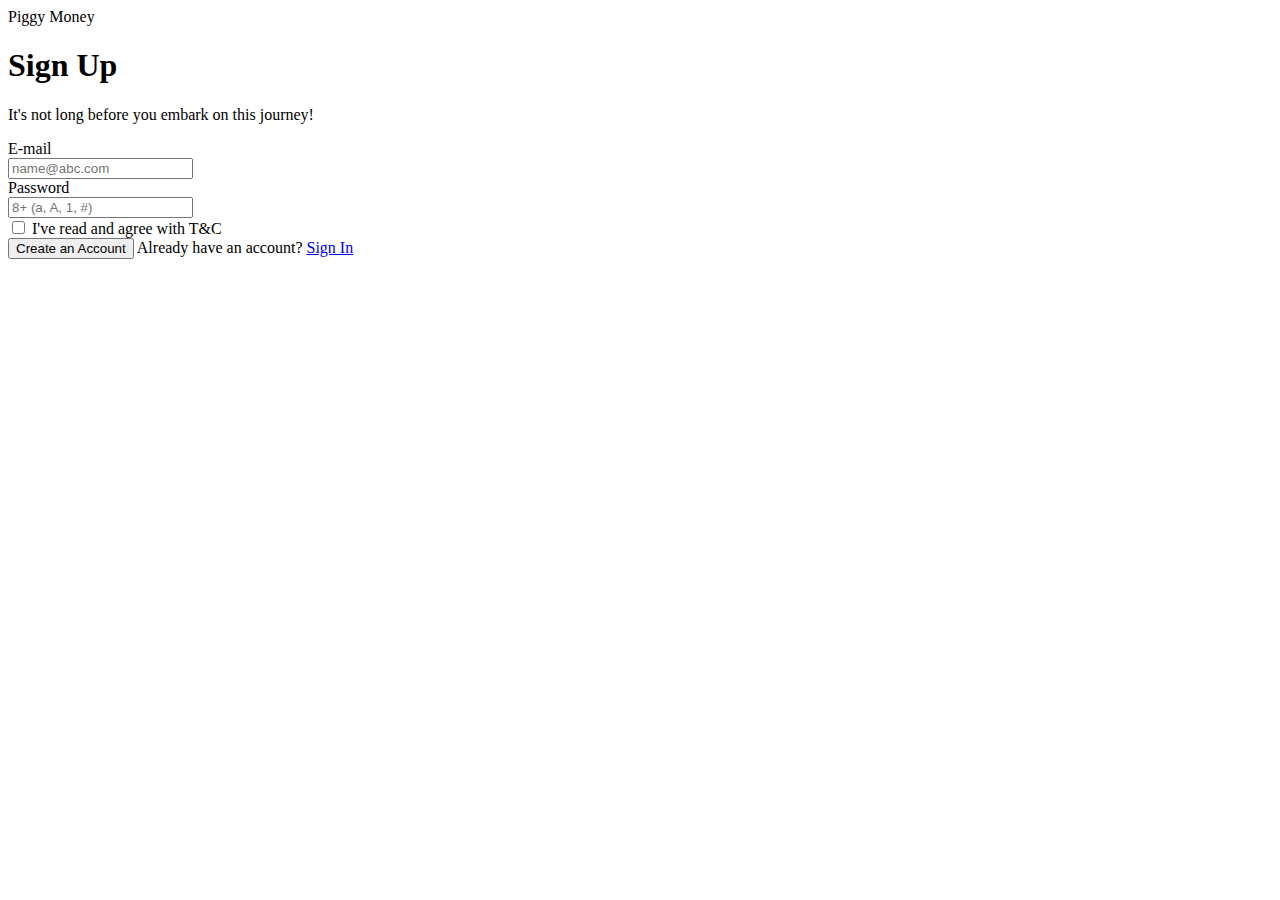
==== signin.html @ 9126329c "Add files via upload" ====
<!DOCTYPE html>
<html lang="en">

<head>
    <meta charset="UTF-8">
    <meta http-equiv="X-UA-Compatible" content="IE=edge">
    <meta name="viewport" content="width=device-width, initial-scale=1.0">

    <!-- link css  -->
    <link rel="stylesheet" href="./signin.css">

    <!-- icons  -->
    <link rel="stylesheet" href="https://use.fontawesome.com/releases/v5.15.4/css/all.css"
        integrity="sha384-DyZ88mC6Up2uqS4h/KRgHuoeGwBcD4Ng9SiP4dIRy0EXTlnuz47vAwmeGwVChigm" crossorigin="anonymous">

    <title>Login</title>
</head>

<body>
    <div class=" flex-r container">
        <div class="flex-r login-wrapper">
            <div class="login-text">
                <div class="logo">
                    <span><i class="fab fa-speakap"></i></span>
                    <span>Piggy Money</span>
                </div>
                <h1>Sign Up</h1>
                <p>It's not long before you embark on this journey! </p>

                <form class="flex-c">
                    <div class="input-box">
                        <span class="label">E-mail</span>
                        <div class=" flex-r input">
                            <input type="text" placeholder="name@abc.com">
                            <i class="fas fa-at"></i>
                        </div>
                    </div>

                    <div class="input-box">
                        <span class="label">Password</span>
                        <div class="flex-r input">
                            <input type="password" placeholder="8+ (a, A, 1, #)">
                            <i class="fas fa-lock"></i>
                        </div>
                    </div>

                    <div class="check">
                        <input type="checkbox" name="" id="">
                        <span>I've read and agree with T&C</span>
                    </div>

                    <input class="btn" type="submit" value="Create an Account">
                    <span class="extra-line">
                        <span>Already have an account?</span>
                        <a href="trial.html">Sign In</a>
                    </span>
                </form>

            </div>
        </div>
    </div>
</body>

</html>
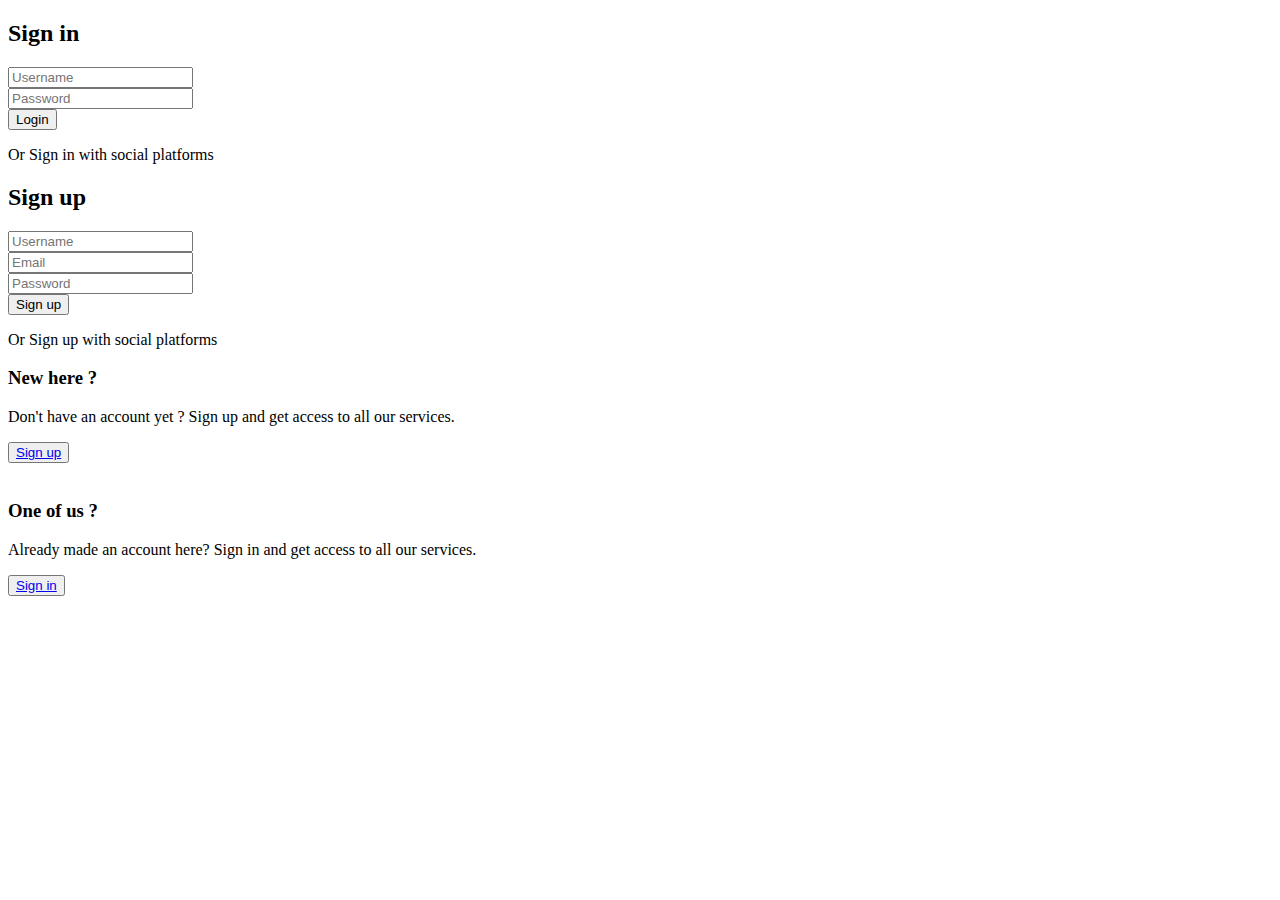
==== commit af408fb2: "Update signin.html" ====
--- a/signin.html
+++ b/signin.html
@@ -1,64 +1,108 @@
 <!DOCTYPE html>
 <html lang="en">
+  <head>
+    <meta charset="UTF-8" />
+    <meta name="viewport" content="width=device-width, initial-scale=1.0" />
+    <script
+      src="https://kit.fontawesome.com/64d58efce2.js"
+      crossorigin="anonymous"
+    ></script>
+    <link rel="stylesheet" href="style_trial.css" />
+    <title>Sign in & Sign up Form</title>
+  </head>
+  <body>
+    <div class="container">
+      <div class="forms-container">
+        <div class="signin-signup">
+          <form action="#" class="sign-in-form">
+            <h2 class="title">Sign in</h2>
+            <div class="input-field">
+              <i class="fas fa-user"></i>
+              <input type="text" placeholder="Username" />
+            </div>
+            <div class="input-field">
+              <i class="fas fa-lock"></i>
+              <input type="password" placeholder="Password" />
+            </div>
+            <input type="submit" value="Login" class="btn solid" />
+            <p class="social-text">Or Sign in with social platforms</p>
+            <div class="social-media">
+              <a href="#" class="social-icon">
+                <i class="fab fa-facebook-f"></i>
+              </a>
+              <a href="#" class="social-icon">
+                <i class="fab fa-twitter"></i>
+              </a>
+              <a href="#" class="social-icon">
+                <i class="fab fa-google"></i>
+              </a>
+              <a href="#" class="social-icon">
+                <i class="fab fa-linkedin-in"></i>
+              </a>
+            </div>
+          </form>
+          <form action="#" class="sign-up-form">
+            <h2 class="title">Sign up</h2>
+            <div class="input-field">
+              <i class="fas fa-user"></i>
+              <input type="text" placeholder="Username" />
+            </div>
+            <div class="input-field">
+              <i class="fas fa-envelope"></i>
+              <input type="email" placeholder="Email" />
+            </div>
+            <div class="input-field">
+              <i class="fas fa-lock"></i>
+              <input type="password" placeholder="Password" />
+            </div>
+            <input type="submit" class="btn" value="Sign up" />
+            <p class="social-text">Or Sign up with social platforms</p>
+            <div class="social-media">
+              <a href="#" class="social-icon">
+                <i class="fab fa-facebook-f"></i>
+              </a>
+              <a href="#" class="social-icon">
+                <i class="fab fa-twitter"></i>
+              </a>
+              <a href="#" class="social-icon">
+                <i class="fab fa-google"></i>
+              </a>
+              <a href="#" class="social-icon">
+                <i class="fab fa-linkedin-in"></i>
+              </a>
+            </div>
+          </form>
+        </div>
+      </div>
 
-<head>
-    <meta charset="UTF-8">
-    <meta http-equiv="X-UA-Compatible" content="IE=edge">
-    <meta name="viewport" content="width=device-width, initial-scale=1.0">
+      <div class="panels-container">
+        <div class="panel left-panel">
+          <div class="content">
+            <h3>New here ?</h3>
+            <p>
+               Don't have an account yet ? Sign up and get access to all our services.
+            </p>
+            <button class="btn transparent" id="sign-up-btn">
+              <a href="signin.html">Sign up</a>
+            </button>
+          </div>
+          <img src="img/log.svg" class="image" alt="" />
+        </div>
+        <div class="panel right-panel">
+          <div class="content">
+            <h3>One of us ?</h3>
+            <p>
+              Already made an account here? Sign in and get access to all our services.
+            </p>
+            <button class="btn transparent" id="sign-in-btn">
+                <a href="newtrial.html">Sign in</a>
+            </button>
+          </div>
+          <img src="img/register.svg" class="image" alt="" />
+        </div>
+      </div>
+    </div>
 
-    <!-- link css  -->
-    <link rel="stylesheet" href="./signin.css">
-
-    <!-- icons  -->
-    <link rel="stylesheet" href="https://use.fontawesome.com/releases/v5.15.4/css/all.css"
-        integrity="sha384-DyZ88mC6Up2uqS4h/KRgHuoeGwBcD4Ng9SiP4dIRy0EXTlnuz47vAwmeGwVChigm" crossorigin="anonymous">
-
-    <title>Login</title>
-</head>
-
-<body>
-    <div class=" flex-r container">
-        <div class="flex-r login-wrapper">
-            <div class="login-text">
-                <div class="logo">
-                    <span><i class="fab fa-speakap"></i></span>
-                    <span>Piggy Money</span>
-                </div>
-                <h1>Sign Up</h1>
-                <p>It's not long before you embark on this journey! </p>
-
-                <form class="flex-c">
-                    <div class="input-box">
-                        <span class="label">E-mail</span>
-                        <div class=" flex-r input">
-                            <input type="text" placeholder="name@abc.com">
-                            <i class="fas fa-at"></i>
-                        </div>
-                    </div>
-
-                    <div class="input-box">
-                        <span class="label">Password</span>
-                        <div class="flex-r input">
-                            <input type="password" placeholder="8+ (a, A, 1, #)">
-                            <i class="fas fa-lock"></i>
-                        </div>
-                    </div>
-
-                    <div class="check">
-                        <input type="checkbox" name="" id="">
-                        <span>I've read and agree with T&C</span>
-                    </div>
-
-                    <input class="btn" type="submit" value="Create an Account">
-                    <span class="extra-line">
-                        <span>Already have an account?</span>
-                        <a href="trial.html">Sign In</a>
-                    </span>
-                </form>
-
-            </div>
-        </div>
-    </div>
-</body>
-
-</html>+    <script src="trial.js".js"></script>
+  </body>
+</html>
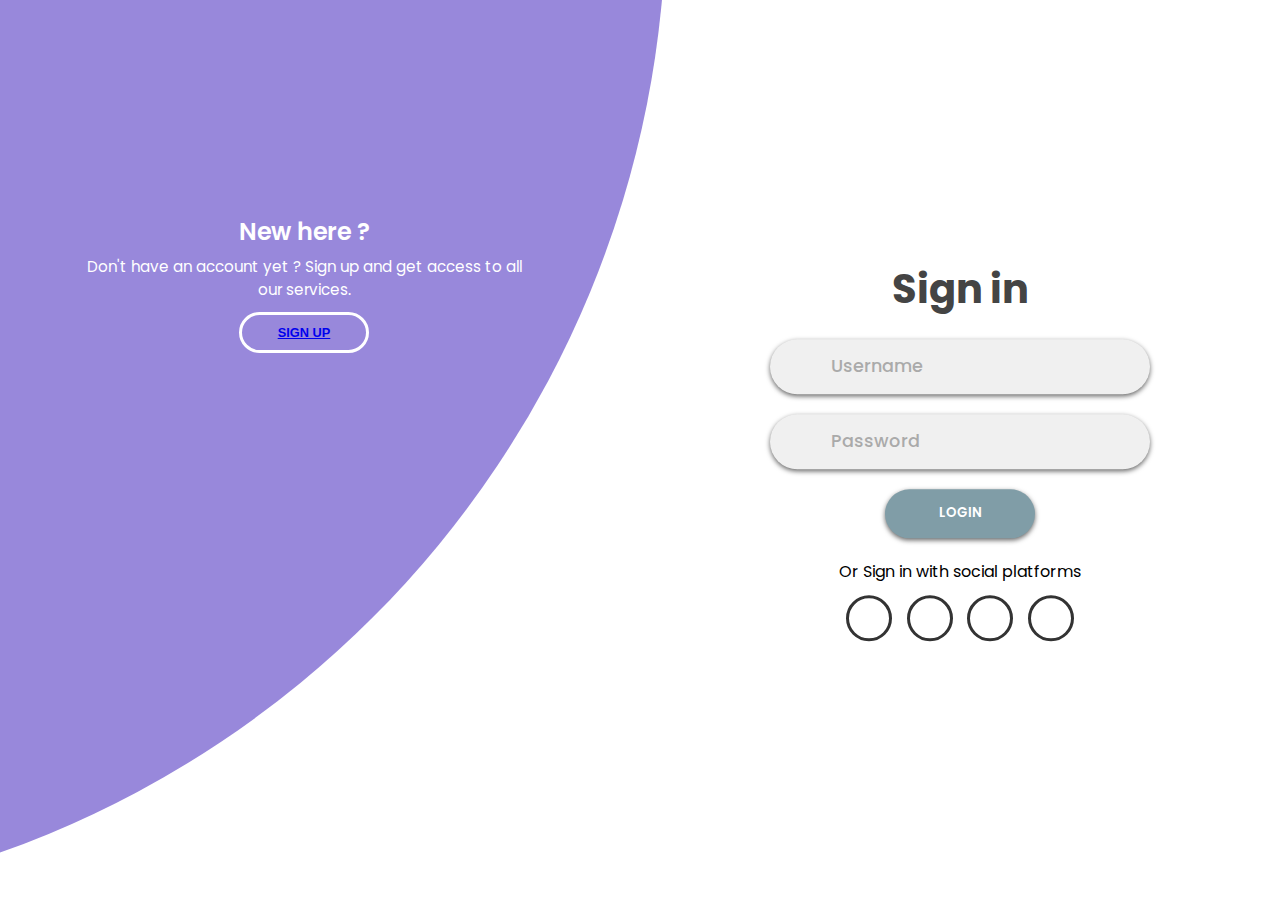
==== commit f6f351fe: "Update signin.html" ====
--- a/signin.html
+++ b/signin.html
@@ -7,7 +7,7 @@
       src="https://kit.fontawesome.com/64d58efce2.js"
       crossorigin="anonymous"
     ></script>
-    <link rel="stylesheet" href="style_trial.css" />
+    <link rel="stylesheet" href="trial.css" />
     <title>Sign in & Sign up Form</title>
   </head>
   <body>
--- a/trial.css
+++ b/trial.css
@@ -0,0 +1,405 @@
+@import url("https://fonts.googleapis.com/css2?family=Poppins:wght@200;300;400;500;600;700;800&display=swap");
+
+* {
+  margin: 0;
+  padding: 0;
+  box-sizing: border-box;
+}
+
+body,
+input {
+  font-family: "Poppins", sans-serif;
+}
+
+.container {
+  position: relative;
+  width: 100%;
+  background-color: #fff;
+  min-height: 100vh;
+  overflow: hidden;
+}
+
+.forms-container {
+  position: absolute;
+  width: 100%;
+  height: 100%;
+  top: 0;
+  left: 0;
+}
+
+.signin-signup {
+  position: absolute;
+  top: 50%;
+  transform: translate(-50%, -50%);
+  left: 75%;
+  width: 50%;
+  transition: 1s 0.7s ease-in-out;
+  display: grid;
+  grid-template-columns: 1fr;
+  z-index: 5;
+}
+
+form {
+  display: flex;
+  align-items: center;
+  justify-content: center;
+  flex-direction: column;
+  padding: 0rem 5rem;
+  transition: all 0.2s 0.7s;
+  overflow: hidden;
+  grid-column: 1 / 2;
+  grid-row: 1 / 2;
+}
+
+form.sign-up-form {
+  opacity: 0;
+  z-index: 1;
+}
+
+form.sign-in-form {
+  z-index: 2;
+}
+
+.title {
+  font-size: 2.5rem;
+  color: #444;
+  margin-bottom: 10px;
+}
+
+.input-field {
+  max-width: 380px;
+  width: 100%;
+  background-color: #f0f0f0;
+  margin: 10px 0;
+  height: 55px;
+  border-radius: 55px;
+  display: grid;
+  grid-template-columns: 15% 85%;
+  padding: 0 0.4rem;
+  position: relative;
+  box-shadow: 0 2px 5px  rgba(0, 0, 0, 0.6);
+}
+
+.input-field i {
+  text-align: center;
+  line-height: 55px;
+  color: #acacac;
+  transition: 0.5s;
+  font-size: 1.1rem;
+}
+
+.input-field input {
+  background: none;
+  outline: none;
+  border: none;
+  line-height: 1;
+  font-weight: 600;
+  font-size: 1.1rem;
+  color: #333;
+}
+
+.input-field input::placeholder {
+  color: #aaa;
+  font-weight: 500;
+}
+
+.social-text {
+  padding: 0.7rem 0;
+  font-size: 1rem;
+}
+
+.social-media {
+  display: flex;
+  justify-content: center;
+}
+
+.social-icon {
+  height: 46px;
+  width: 46px;
+  display: flex;
+  justify-content: center;
+  align-items: center;
+  margin: 0 0.45rem;
+  color: #333;
+  border-radius: 50%;
+  border: 3px solid #333;
+  text-decoration: none;
+  font-size: 1.3rem;
+  transition: 0.3s;
+}
+
+.social-icon:hover {
+  color: #8498d4;
+  border-color: #1f1c75;
+}
+
+.btn {
+  width: 150px;
+  background-color: #809da7;
+  border: none;
+  outline: none;
+  height: 49px;
+  border-radius: 49px;
+  color: #fff;
+  text-transform: uppercase;
+  font-weight: 600;
+  margin: 10px 0;
+  cursor: pointer;
+  transition: 0.5s;
+  box-shadow: 0 2px 5px  rgba(0, 0, 0, 0.6);
+}
+
+.btn:hover {
+  background-color: #8390f6;
+}
+.panels-container {
+  position: absolute;
+  height: 100%;
+  width: 100%;
+  top: 0;
+  left: 0;
+  display: grid;
+  grid-template-columns: repeat(2, 1fr);
+}
+
+.container:before {
+  content: "";
+  position: absolute;
+  height: 2000px;
+  width: 2000px;
+  top: -10%;
+  right: 48%;
+  transform: translateY(-50%);
+  background:#9888db;
+  transition: 1.8s ease-in-out;
+  border-radius: 50%;
+  z-index: 6;
+}
+
+.image {
+  
+  width: 70%;
+  transition: transform 1.1s ease-in-out;
+  transition-delay: 0.4s;
+}
+
+.panel {
+  display: flex;
+  flex-direction: column;
+  align-items: center;
+  justify-content: space-around;
+  text-align: center;
+  z-index: 6;
+}
+
+.left-panel {
+  pointer-events: all;
+  padding: 3rem 17% 2rem 12%;
+}
+
+.right-panel {
+  pointer-events: none;
+  padding: 3rem 12% 2rem 17%;
+  align-items: flex-end;
+}
+
+.panel .content {
+  color: #fff;
+  transition: transform 0.9s ease-in-out;
+  transition-delay: 0.6s;
+}
+
+.panel h3 {
+  font-weight: 600;
+  line-height: 1;
+  font-size: 1.5rem;
+}
+
+.panel p {
+  font-size: 0.95rem;
+  padding: 0.7rem 0;
+}
+
+.btn.transparent {
+  margin: 0;
+  background: none;
+  border: 3px solid #fff;
+  width: 130px;
+  height: 41px;
+  font-weight: 600;
+  box-shadow: none;
+  font-size: 0.8rem;
+}
+
+.right-panel .image,
+.right-panel .content {
+  transform: translateX(800px);
+}
+
+/* ANIMATION */
+
+.container.sign-up-mode:before {
+  transform: translate(100%, -50%);
+  right: 52%;
+}
+
+.container.sign-up-mode .left-panel .image,
+.container.sign-up-mode .left-panel .content {
+  transform: translateX(-800px);
+}
+
+.container.sign-up-mode .signin-signup {
+  left: 25%;
+}
+
+.container.sign-up-mode form.sign-up-form {
+  opacity: 1;
+  z-index: 2;
+}
+
+.container.sign-up-mode form.sign-in-form {
+  opacity: 0;
+  z-index: 1;
+}
+
+.container.sign-up-mode .right-panel .image,
+.container.sign-up-mode .right-panel .content {
+  transform: translateX(0%);
+}
+
+.container.sign-up-mode .left-panel {
+  pointer-events: none;
+}
+
+.container.sign-up-mode .right-panel {
+  pointer-events: all;
+}
+
+@media (max-width: 870px) {
+  .container {
+    min-height: 800px;
+    height: 100vh;
+  }
+  .signin-signup {
+    width: 100%;
+    top: 95%;
+    transform: translate(-50%, -100%);
+    transition: 1s 0.8s ease-in-out;
+  }
+
+  .signin-signup,
+  .container.sign-up-mode .signin-signup {
+    left: 50%;
+  }
+
+  .panels-container {
+    grid-template-columns: 1fr;
+    grid-template-rows: 1fr 2fr 1fr;
+  }
+
+  .panel {
+    flex-direction: row;
+    justify-content: space-around;
+    align-items: center;
+    padding: 2.5rem 8%;
+    grid-column: 1 / 2;
+  }
+
+  .right-panel {
+    grid-row: 3 / 4;
+  }
+
+  .left-panel {
+    grid-row: 1 / 2;
+  }
+
+  .image {
+    width: 200px;
+    transition: transform 0.9s ease-in-out;
+    transition-delay: 0.6s;
+  }
+
+  .panel .content {
+    padding-right: 15%;
+    transition: transform 0.9s ease-in-out;
+    transition-delay: 0.8s;
+  }
+
+  .panel h3 {
+    font-size: 1.5rem;
+  }
+
+  .panel p {
+    font-size: 0.7rem;
+    padding: 0.5rem 0;
+  }
+
+  .btn.transparent {
+    width: 110px;
+    height: 35px;
+    font-size: 0.7rem;
+  }
+
+  .container:before {
+    width: 1500px;
+    height: 1500px;
+    transform: translateX(-50%);
+    left: 30%;
+    bottom: 68%;
+    right: initial;
+    top: initial;
+    transition: 2s ease-in-out;
+  }
+
+  .container.sign-up-mode:before {
+    transform: translate(-50%, 100%);
+    bottom: 32%;
+    right: initial;
+  }
+
+  .container.sign-up-mode .left-panel .image,
+  .container.sign-up-mode .left-panel .content {
+    transform: translateY(-300px);
+  }
+
+  .container.sign-up-mode .right-panel .image,
+  .container.sign-up-mode .right-panel .content {
+    transform: translateY(0px);
+  }
+
+  .right-panel .image,
+  .right-panel .content {
+    transform: translateY(300px);
+  }
+
+  .container.sign-up-mode .signin-signup {
+    top: 5%;
+    transform: translate(-50%, 0);
+  }
+}
+
+@media (max-width: 570px) {
+  form {
+    padding: 0 1.5rem;
+  }
+
+  .image {
+    display: none;
+  }
+  .panel .content {
+    padding: 0.5rem 1rem;
+  }
+  .container {
+    padding: 1.5rem;
+  }
+
+  .container:before {
+    bottom: 72%;
+    left: 50%;
+  }
+
+  .container.sign-up-mode:before {
+    bottom: 28%;
+    left: 50%;
+  }
+}